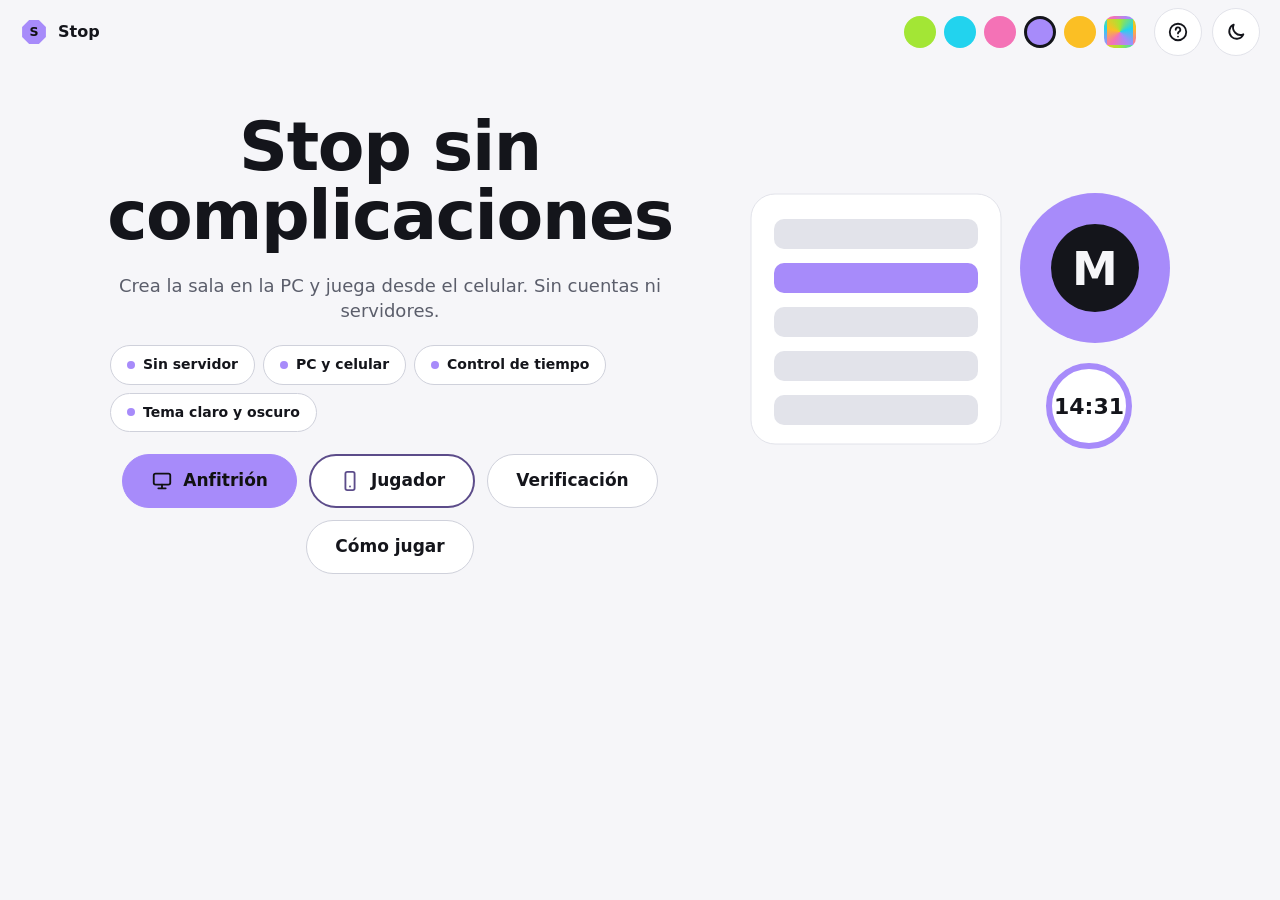
==== index.html @ 1e90899e "First Commit Commit inicial con proyecto con MVP de la visual" ====
<!doctype html>
<html lang="es">
<head>
  <meta charset="utf-8">
  <meta name="viewport" content="width=device-width, initial-scale=1, viewport-fit=cover">
  <meta name="theme-color" content="#12131A">
  <title>Stop · Juego de palabras</title>
  <link rel="icon" href="img/icono.svg" type="image/svg+xml">
  <link rel="stylesheet" href="css/tono.css">
  <link rel="stylesheet" href="css/style.css">
  <!-- Tema y acento se aplican antes de pintar para evitar parpadeos -->
  <script src="js/nucleo/almacenamiento.js"></script>
  <script src="js/tono.js"></script>
</head>
<body>
  <div id="barra"></div>
  <main class="contenido">
    <section class="heroe">
      <div class="heroe__texto">
        <h1 class="heroe__titulo">Stop sin complicaciones</h1>
        <p class="heroe__subtitulo">Crea la sala en la PC y juega desde el celular. Sin cuentas ni servidores.</p>
        <div class="chips">
          <span class="chip">Sin servidor</span>
          <span class="chip">PC y celular</span>
          <span class="chip">Control de tiempo</span>
          <span class="chip">Tema claro y oscuro</span>
        </div>
        <div class="heroe__botones">
          <a class="boton boton--primario" href="anfitrion.html">
            <svg width="22" height="22" viewBox="0 0 24 24" fill="none" stroke="currentColor" stroke-width="2" stroke-linecap="round" stroke-linejoin="round" role="img" aria-label="Pantalla"><rect x="3" y="4" width="18" height="12" rx="2"/><path d="M8 20h8M12 16v4"/></svg>
            Anfitrión
          </a>
          <a class="boton boton--contorno" href="jugador.html">
            <svg width="22" height="22" viewBox="0 0 24 24" fill="none" stroke="currentColor" stroke-width="2" stroke-linecap="round" stroke-linejoin="round" role="img" aria-label="Celular"><rect x="7" y="2" width="10" height="20" rx="2"/><path d="M12 18h.01"/></svg>
            Jugador
          </a>
          <a class="boton" href="verificacion.html">Verificación</a>
          <button class="boton" type="button" id="boton-como-jugar">Cómo jugar</button>
        </div>
      </div>
      <svg class="ilustracion" viewBox="0 0 420 300" role="img" aria-label="Ilustración: tarjeta de respuestas, letra M y reloj">
        <rect class="il-tarjeta" x="1" y="1" width="250" height="250" rx="24"/>
        <rect class="il-barra" x="24" y="26" width="204" height="30" rx="10"/>
        <rect class="il-barra il-barra--activa" x="24" y="70" width="204" height="30" rx="10"/>
        <rect class="il-barra" x="24" y="114" width="204" height="30" rx="10"/>
        <rect class="il-barra" x="24" y="158" width="204" height="30" rx="10"/>
        <rect class="il-barra" x="24" y="202" width="204" height="30" rx="10"/>
        <circle class="il-circulo" cx="345" cy="75" r="75"/>
        <circle class="il-interior" cx="345" cy="75" r="44"/>
        <text class="il-letra" x="345" y="92" text-anchor="middle" font-size="46" font-family="system-ui, sans-serif">M</text>
        <circle class="il-aro" cx="339" cy="213" r="40"/>
        <text class="il-hora" x="339" y="221" text-anchor="middle" font-size="22" font-family="system-ui, sans-serif">14:31</text>
      </svg>
    </section>
  </main>

  <script src="js/nucleo/dom.js"></script>
  <script src="js/nucleo/iconos.js"></script>
  <script src="js/nucleo/tiempo.js"></script>
  <script src="js/nucleo/letras.js"></script>
  <script src="js/nucleo/categorias.js"></script>
  <script src="js/nucleo/puntuacion.js"></script>
  <script src="js/nucleo/codigo-sala.js"></script>
  <script src="js/barra.js"></script>
  <script src="js/vistas/inicio.js"></script>
</body>
</html>
---- css/tono.css ----
/* ==========================================================
   tono.css · Variables de tema (claro/oscuro), acento y contraste
   El tema oscuro es el base. El claro se activa por preferencia
   del sistema o por data-tema="claro" (botón de la barra).
   ========================================================== */
:root {
  color-scheme: dark;

  /* Superficies */
  --fondo: #12131A;
  --superficie: #1F2027;
  --superficie-2: #191A21;
  --borde: #2C2D36;
  --borde-fuerte: #34353F;

  /* Texto */
  --texto: #F4F4F6;
  --texto-tenue: #B4B6C0;

  /* Acento (lo escribe js/tono.js) */
  --acento: #A78BFA;
  --sobre-acento: #111111;
  --acento-fuerte: var(--acento);
  --acento-suave: color-mix(in srgb, var(--acento) 18%, var(--superficie-2));

  /* Estados */
  --peligro: #F87171;
}

/* Tema claro por preferencia del sistema */
@media (prefers-color-scheme: light) {
  :root:not([data-tema="oscuro"]) {
    color-scheme: light;
    --fondo: #F6F6F9;
    --superficie: #FFFFFF;
    --superficie-2: #F0F1F5;
    --borde: #E2E3EA;
    --borde-fuerte: #CFD1DB;
    --texto: #14151B;
    --texto-tenue: #5B5E6B;
    --peligro: #B91C1C;
    --acento-fuerte: color-mix(in srgb, var(--acento) 55%, #000);
  }
}

/* Tema claro forzado por el botón */
:root[data-tema="claro"] {
  color-scheme: light;
  --fondo: #F6F6F9;
  --superficie: #FFFFFF;
  --superficie-2: #F0F1F5;
  --borde: #E2E3EA;
  --borde-fuerte: #CFD1DB;
  --texto: #14151B;
  --texto-tenue: #5B5E6B;
  --peligro: #B91C1C;
  --acento-fuerte: color-mix(in srgb, var(--acento) 55%, #000);
}
---- css/style.css ----
/* ==========================================================
   style.css · Estructura y componentes (los colores vienen de tono.css)
   ========================================================== */

/* ---------- Base ---------- */
*, *::before, *::after { box-sizing: border-box; }
html { -webkit-text-size-adjust: 100%; }
body {
  margin: 0;
  min-height: 100vh;
  background: var(--fondo);
  color: var(--texto);
  font-family: system-ui, -apple-system, "Segoe UI", Roboto, sans-serif;
  font-size: 16px;
  line-height: 1.4;
  /* Áreas seguras: notch y barra inferior */
  padding: env(safe-area-inset-top) env(safe-area-inset-right) env(safe-area-inset-bottom) env(safe-area-inset-left);
  transition: background-color .15s, color .15s;
}
body.con-barra-accion { padding-bottom: calc(110px + env(safe-area-inset-bottom)); }
button, input { font: inherit; color: inherit; }
button { cursor: pointer; }
button:disabled { cursor: not-allowed; opacity: .45; }
:focus-visible { outline: 3px solid var(--acento-fuerte); outline-offset: 2px; }
[hidden] { display: none !important; }
svg { flex: none; }
h1, h2, p { margin: 0; }

/* ---------- Barra superior ---------- */
.barra { display: flex; align-items: center; gap: 10px; min-height: 56px; padding: 8px 20px; flex-wrap: wrap; }
.barra__marca { display: flex; align-items: center; gap: 10px; margin-right: auto; color: var(--texto); font-weight: 800; text-decoration: none; }
.acentos { display: flex; align-items: center; gap: 8px; margin-right: 8px; }
.punto-acento, .punto-libre { position: relative; width: 32px; height: 32px; padding: 0; border: 3px solid transparent; }
.punto-acento { border-radius: 50%; background: var(--color); }
.punto-acento[aria-pressed="true"] { border-color: var(--texto); }
.punto-acento::after, .punto-libre::after { content: ""; position: absolute; inset: -6px; } /* área táctil de 44 px */
.punto-libre { border-radius: 10px; overflow: hidden; background: conic-gradient(#A3E635, #22D3EE, #A78BFA, #F472B6, #FBBF24, #A3E635); }
.punto-libre input { position: absolute; inset: 0; width: 100%; height: 100%; opacity: 0; cursor: pointer; }
.boton-circular { display: flex; align-items: center; justify-content: center; width: 48px; height: 48px; border: 1px solid var(--borde); border-radius: 50%; background: var(--superficie); color: var(--texto); transition: background-color .15s; }
.logo-forma { fill: var(--acento); }
.logo-texto { fill: var(--sobre-acento); }

/* ---------- Estructura ---------- */
.contenido { display: flex; flex-direction: column; gap: 18px; width: min(1100px, 100% - 40px); margin: 0 auto; padding-bottom: 32px; }
.fila-tarjetas { display: flex; gap: 18px; }
.fila-tarjetas > * { flex: 1; min-width: 0; }
.rejilla-3 { display: grid; grid-template-columns: repeat(3, 1fr); gap: 14px; }

/* ---------- Tarjetas y losetas ---------- */
.tarjeta { background: var(--superficie); border: 1px solid var(--borde); border-radius: 24px; padding: 24px; display: flex; flex-direction: column; gap: 14px; }
.tarjeta--centro { align-items: center; text-align: center; }
.tarjeta__titulo { font-size: 20px; font-weight: 800; }
.tarjeta__subtitulo { color: var(--texto-tenue); font-size: 14px; }
.loseta { background: var(--superficie-2); border: 1px solid var(--borde); border-radius: 20px; padding: 20px; display: flex; flex-direction: column; gap: 10px; }
.loseta__cifra { font-size: 34px; font-weight: 800; }
.etiqueta { color: var(--texto-tenue); font-size: 12px; font-weight: 800; letter-spacing: .14em; text-transform: uppercase; }

/* ---------- Chips y botones ---------- */
.chip { display: inline-flex; align-items: center; gap: 8px; padding: 9px 16px; border: 1px solid var(--borde-fuerte); border-radius: 999px; background: var(--superficie); font-size: 14px; font-weight: 600; transition: background-color .15s; }
.chip::before { content: ""; width: 8px; height: 8px; border-radius: 50%; background: var(--acento); }
.chip--suave { align-self: flex-start; border: 0; background: var(--acento-suave); font-size: 13px; padding: 6px 12px; }
.chip--suave::before { display: none; }
button.chip::before { display: none; }
button.chip[aria-pressed="true"] { background: var(--acento); border-color: var(--acento); color: var(--sobre-acento); font-weight: 800; }
.chips { display: flex; flex-wrap: wrap; gap: 8px; }
.boton { display: inline-flex; align-items: center; justify-content: center; gap: 10px; min-height: 54px; padding: 0 28px; border: 1px solid var(--borde-fuerte); border-radius: 999px; background: var(--superficie); color: var(--texto); font-size: 17px; font-weight: 800; text-decoration: none; transition: background-color .15s; }
.boton--primario { border-color: var(--acento); background: var(--acento); color: var(--sobre-acento); }
.boton--contorno { border: 2px solid var(--acento-fuerte); }
.boton--contorno svg { stroke: var(--acento-fuerte); }
.boton--pequeno { min-height: 44px; padding: 0 18px; font-size: 15px; }
.letra-chip { display: inline-flex; align-items: center; justify-content: center; width: 44px; height: 44px; border: 1px solid var(--borde-fuerte); border-radius: 50%; background: var(--superficie); font-weight: 800; }
button.letra-chip[aria-pressed="true"] { background: var(--acento); border-color: var(--acento); color: var(--sobre-acento); }

/* ---------- Campos ---------- */
.campo { display: flex; flex-direction: column; gap: 6px; }
.campo input { width: 100%; height: 50px; padding: 0 16px; border: 1px solid var(--borde-fuerte); border-radius: 16px; background: var(--superficie); font-size: 17px; }
.campo input:disabled { opacity: .6; }
.loseta .campo input { background: var(--superficie); }
.aviso { min-height: 1.4em; color: var(--peligro); font-size: 14px; font-weight: 600; }
.aviso--ok { color: var(--texto-tenue); }

/* ---------- Inicio ---------- */
.heroe { display: flex; align-items: center; justify-content: center; gap: 80px; padding: 48px 0; }
.heroe__texto { display: flex; flex-direction: column; align-items: center; gap: 22px; width: 560px; max-width: 100%; text-align: center; }
.heroe__titulo { font-size: 68px; font-weight: 800; letter-spacing: -.02em; line-height: 1.02; }
.heroe__subtitulo { color: var(--texto-tenue); font-size: 18px; }
.heroe__botones { display: flex; flex-wrap: wrap; justify-content: center; gap: 12px; }
.ilustracion { width: 420px; max-width: 100%; height: auto; }
.il-tarjeta { fill: var(--superficie); stroke: var(--borde); }
.il-barra { fill: var(--borde); }
.il-barra--activa, .il-circulo { fill: var(--acento); }
.il-interior { fill: var(--texto); }
.il-letra { fill: var(--fondo); font-weight: 800; }
.il-aro { fill: var(--superficie); stroke: var(--acento); stroke-width: 6; }
.il-hora { fill: var(--texto); font-weight: 800; }

/* ---------- Anfitrión ---------- */
.codigo-grande { padding: 0 0 0 .18em; border-bottom: 6px solid var(--acento-fuerte); font-size: 76px; font-weight: 800; letter-spacing: .18em; line-height: 1.1; }
.copiable { display: flex; flex-wrap: wrap; gap: 10px; width: 100%; }
.copiable input { flex: 1; min-width: 160px; height: 44px; padding: 0 14px; border: 1px solid var(--borde-fuerte); border-radius: 16px; background: var(--superficie-2); font-size: 14px; }
.loseta .campo--numero input { height: 48px; font-size: 24px; font-weight: 800; }

/* ---------- Jugador ---------- */
.letra-tarjeta { flex-direction: row; align-items: center; gap: 18px; }
.insignia { display: flex; align-items: center; justify-content: center; width: 96px; height: 96px; border-radius: 50%; background: var(--acento); }
.insignia__letra { display: flex; align-items: center; justify-content: center; width: 62px; height: 62px; border-radius: 50%; background: var(--texto); color: var(--fondo); font-size: 36px; font-weight: 800; }
.cifra-grande { font-size: 34px; font-weight: 800; font-variant-numeric: tabular-nums; }
.fila-palabra { display: grid; grid-template-columns: 1fr auto auto; align-items: center; gap: 10px; padding: 12px 0; border-bottom: 1px solid var(--borde); }
.fila-palabra:last-child { border-bottom: 0; }
.fila-palabra__nombre { grid-column: 1 / -1; }
.fila-palabra__palabra { overflow-wrap: anywhere; font-size: 18px; font-weight: 800; }
.fila-palabra__pista { color: var(--peligro); font-size: 13px; font-weight: 600; }
.marcas { display: flex; gap: 6px; }
.marca { min-height: 44px; padding: 0 12px; border: 2px solid var(--borde-fuerte); border-radius: 999px; background: transparent; font-size: 13px; font-weight: 800; transition: background-color .15s; }
.marca[aria-pressed="true"] { border-color: var(--acento); background: var(--acento); color: var(--sobre-acento); }
.marca--invalida[aria-pressed="true"] { border-color: var(--peligro); background: var(--peligro); color: var(--fondo); }
.marca:disabled { opacity: .7; }
.puntos { min-width: 52px; text-align: right; font-size: 18px; font-weight: 800; }
.barra-accion { position: fixed; right: 0; bottom: 0; left: 0; display: flex; align-items: center; gap: 14px; padding: 12px 20px calc(12px + env(safe-area-inset-bottom)); border-top: 1px solid var(--borde); background: var(--fondo); }
.barra-accion__hora { display: flex; flex-direction: column; min-width: 110px; }
.barra-accion__hora strong { font-size: 24px; font-variant-numeric: tabular-nums; }
.boton-stop { flex: 1; min-height: 62px; border-radius: 999px; font-size: 22px; letter-spacing: .12em; text-transform: uppercase; }
.detalle-ronda { display: flex; flex-direction: column; gap: 6px; padding: 14px 0; border-bottom: 1px solid var(--borde); }
.detalle-ronda:last-child { border-bottom: 0; }
.detalle-ronda__cabecera { display: flex; justify-content: space-between; align-items: center; font-weight: 800; }
.detalle-ronda__datos { color: var(--texto-tenue); font-size: 14px; overflow-wrap: anywhere; }

/* ---------- Verificación ---------- */
.fila-verificar { display: grid; grid-template-columns: 90px 1fr auto 56px; align-items: center; gap: 10px; }
.fila-verificar .campo input { height: 46px; }
.fila-tiempo { display: flex; justify-content: space-between; align-items: center; gap: 12px; font-size: 15px; }
.fila-tiempo input { width: 130px; height: 44px; padding: 0 12px; border: 1px solid var(--borde-fuerte); border-radius: 14px; background: var(--superficie-2); font-size: 16px; font-variant-numeric: tabular-nums; text-align: center; }
.total-ronda { display: flex; justify-content: space-between; align-items: center; padding-top: 12px; border-top: 1px solid var(--borde); }
.total-ronda strong { font-size: 30px; }

/* ---------- Diálogo de ayuda ---------- */
dialog { width: min(520px, calc(100% - 32px)); padding: 24px; border: 1px solid var(--borde); border-radius: 24px; background: var(--superficie); color: var(--texto); }
dialog::backdrop { background: rgba(0, 0, 0, .6); }
dialog ol { display: flex; flex-direction: column; gap: 10px; margin: 14px 0 20px; padding-left: 22px; color: var(--texto-tenue); }

/* ---------- Pantallas pequeñas ---------- */
@media (max-width: 800px) {
  .heroe { flex-direction: column; gap: 32px; padding: 24px 0; }
  .heroe__titulo { font-size: 40px; }
  .fila-tarjetas, .rejilla-3 { grid-template-columns: 1fr; flex-direction: column; }
  .codigo-grande { font-size: 56px; }
  .fila-verificar { grid-template-columns: 1fr auto; }
  .fila-verificar > .etiqueta, .fila-verificar > input { grid-column: 1 / -1; }
}

/* ---------- Movimiento reducido ---------- */
@media (prefers-reduced-motion: reduce) {
  *, *::before, *::after { transition: none !important; animation: none !important; }
}

/* ---------- Ancho estrecho (vista de celular) ---------- */
.contenido--estrecho { width: min(560px, 100% - 40px); }
.contenido--estrecho .total-ronda { margin-top: 4px; }
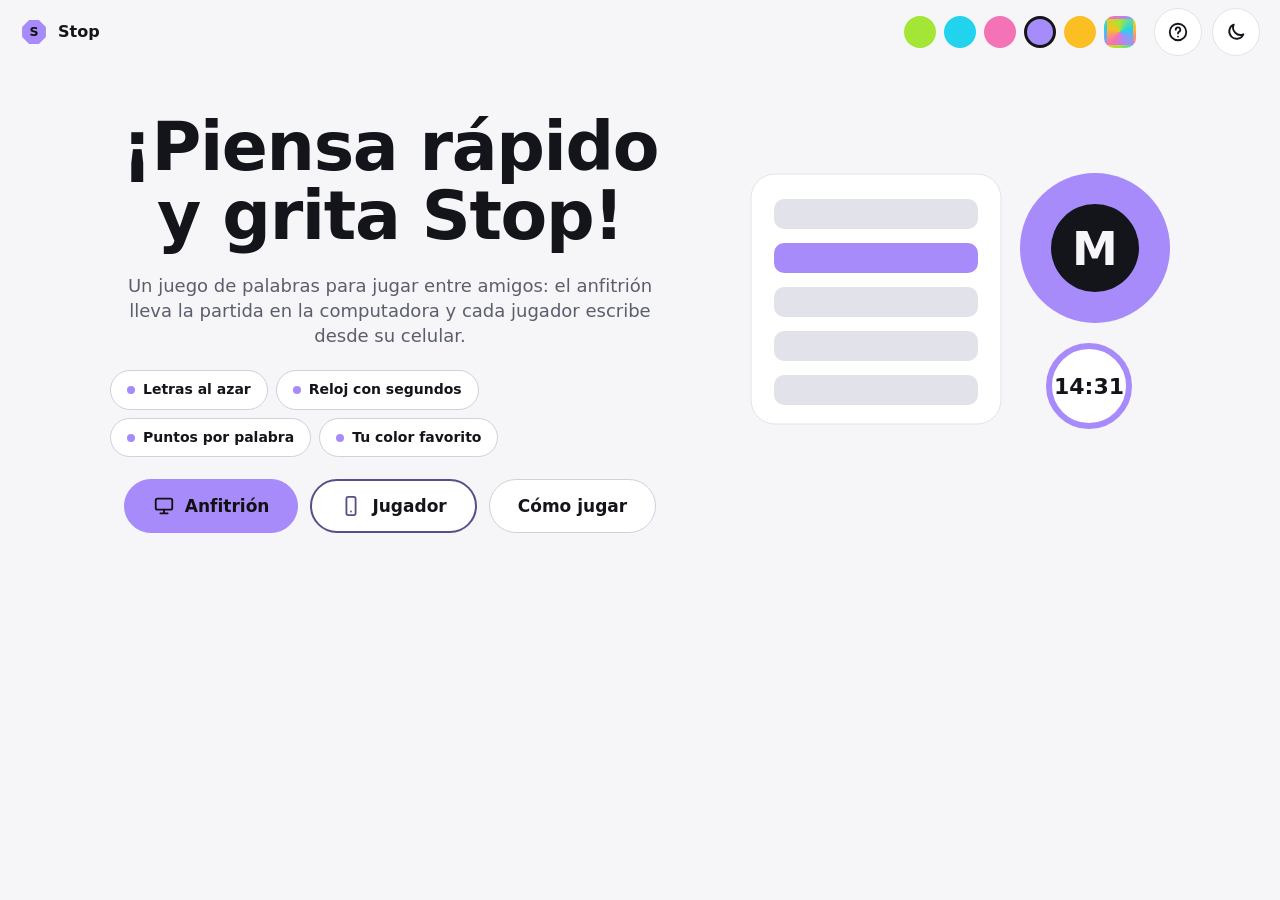
==== commit b69e8028: "fix/visual-stop" ====
--- a/index.html
+++ b/index.html
@@ -17,13 +17,13 @@
   <main class="contenido">
     <section class="heroe">
       <div class="heroe__texto">
-        <h1 class="heroe__titulo">Stop sin complicaciones</h1>
-        <p class="heroe__subtitulo">Crea la sala en la PC y juega desde el celular. Sin cuentas ni servidores.</p>
+        <h1 class="heroe__titulo">¡Piensa rápido y grita Stop!</h1>
+        <p class="heroe__subtitulo">Un juego de palabras para jugar entre amigos: el anfitrión lleva la partida en la computadora y cada jugador escribe desde su celular.</p>
         <div class="chips">
-          <span class="chip">Sin servidor</span>
-          <span class="chip">PC y celular</span>
-          <span class="chip">Control de tiempo</span>
-          <span class="chip">Tema claro y oscuro</span>
+          <span class="chip">Letras al azar</span>
+          <span class="chip">Reloj con segundos</span>
+          <span class="chip">Puntos por palabra</span>
+          <span class="chip">Tu color favorito</span>
         </div>
         <div class="heroe__botones">
           <a class="boton boton--primario" href="anfitrion.html">
@@ -34,7 +34,6 @@
             <svg width="22" height="22" viewBox="0 0 24 24" fill="none" stroke="currentColor" stroke-width="2" stroke-linecap="round" stroke-linejoin="round" role="img" aria-label="Celular"><rect x="7" y="2" width="10" height="20" rx="2"/><path d="M12 18h.01"/></svg>
             Jugador
           </a>
-          <a class="boton" href="verificacion.html">Verificación</a>
           <button class="boton" type="button" id="boton-como-jugar">Cómo jugar</button>
         </div>
       </div>
--- a/css/style.css
+++ b/css/style.css
@@ -95,6 +95,9 @@
 .il-hora { fill: var(--texto); font-weight: 800; }
 
 /* ---------- Anfitrión ---------- */
+button.codigo-grande { border-width: 0 0 6px; border-style: solid; background: none; color: inherit; font-family: inherit; cursor: pointer; }
+.codigo-grande--medio { font-size: 52px; }
+.codigo-grande--largo { font-size: 34px; letter-spacing: .12em; }
 .codigo-grande { padding: 0 0 0 .18em; border-bottom: 6px solid var(--acento-fuerte); font-size: 76px; font-weight: 800; letter-spacing: .18em; line-height: 1.1; }
 .copiable { display: flex; flex-wrap: wrap; gap: 10px; width: 100%; }
 .copiable input { flex: 1; min-width: 160px; height: 44px; padding: 0 14px; border: 1px solid var(--borde-fuerte); border-radius: 16px; background: var(--superficie-2); font-size: 14px; }
@@ -125,18 +128,12 @@
 .detalle-ronda__cabecera { display: flex; justify-content: space-between; align-items: center; font-weight: 800; }
 .detalle-ronda__datos { color: var(--texto-tenue); font-size: 14px; overflow-wrap: anywhere; }
 
-/* ---------- Verificación ---------- */
-.fila-verificar { display: grid; grid-template-columns: 90px 1fr auto 56px; align-items: center; gap: 10px; }
-.fila-verificar .campo input { height: 46px; }
-.fila-tiempo { display: flex; justify-content: space-between; align-items: center; gap: 12px; font-size: 15px; }
-.fila-tiempo input { width: 130px; height: 44px; padding: 0 12px; border: 1px solid var(--borde-fuerte); border-radius: 14px; background: var(--superficie-2); font-size: 16px; font-variant-numeric: tabular-nums; text-align: center; }
-.total-ronda { display: flex; justify-content: space-between; align-items: center; padding-top: 12px; border-top: 1px solid var(--borde); }
-.total-ronda strong { font-size: 30px; }
-
 /* ---------- Diálogo de ayuda ---------- */
 dialog { width: min(520px, calc(100% - 32px)); padding: 24px; border: 1px solid var(--borde); border-radius: 24px; background: var(--superficie); color: var(--texto); }
 dialog::backdrop { background: rgba(0, 0, 0, .6); }
-dialog ol { display: flex; flex-direction: column; gap: 10px; margin: 14px 0 20px; padding-left: 22px; color: var(--texto-tenue); }
+dialog { max-height: 90vh; overflow: auto; }
+dialog ol { display: flex; flex-direction: column; gap: 12px; margin: 16px 0 20px; padding-left: 24px; font-size: 17px; }
+dialog li::marker { color: var(--acento-fuerte); font-weight: 800; }
 
 /* ---------- Pantallas pequeñas ---------- */
 @media (max-width: 800px) {
@@ -144,8 +141,6 @@
   .heroe__titulo { font-size: 40px; }
   .fila-tarjetas, .rejilla-3 { grid-template-columns: 1fr; flex-direction: column; }
   .codigo-grande { font-size: 56px; }
-  .fila-verificar { grid-template-columns: 1fr auto; }
-  .fila-verificar > .etiqueta, .fila-verificar > input { grid-column: 1 / -1; }
 }
 
 /* ---------- Movimiento reducido ---------- */
@@ -156,3 +151,58 @@
 /* ---------- Ancho estrecho (vista de celular) ---------- */
 .contenido--estrecho { width: min(560px, 100% - 40px); }
 .contenido--estrecho .total-ronda { margin-top: 4px; }
+
+/* ---------- Partida (anfitrión) ---------- */
+.tarjeta--ronda { flex-direction: row; align-items: center; gap: 24px; }
+.tarjeta--ronda > div:last-child { display: flex; flex-direction: column; align-items: flex-start; gap: 10px; }
+.insignia--grande { width: 140px; height: 140px; }
+.insignia--grande .insignia__letra { width: 92px; height: 92px; font-size: 56px; }
+.insignia--grande .insignia__letra--texto { font-size: 24px; }
+.reloj-grande { font-size: 64px; font-weight: 800; font-variant-numeric: tabular-nums; line-height: 1.05; }
+.boton-accion { min-height: 60px; font-size: 18px; }
+.orden { display: flex; flex-wrap: wrap; gap: 8px; }
+.orden__ronda { display: flex; flex-direction: column; align-items: center; gap: 2px; min-width: 64px; padding: 8px 12px; border: 1px solid var(--borde-fuerte); border-radius: 16px; background: var(--superficie); transition: background-color .15s; }
+.orden__ronda small { color: var(--texto-tenue); font-size: 11px; font-weight: 800; letter-spacing: .1em; text-transform: uppercase; }
+.orden__ronda strong { font-size: 24px; }
+.orden__ronda--hecha { background: var(--acento-suave); }
+.orden__ronda--actual { border-color: var(--acento); background: var(--acento); color: var(--sobre-acento); }
+.orden__ronda--actual small { color: inherit; }
+.fila-registro { display: grid; grid-template-columns: 1fr auto 56px 44px; align-items: center; gap: 10px; padding: 8px 0; border-bottom: 1px solid var(--borde); }
+.fila-registro__texto { overflow-wrap: anywhere; font-size: 18px; font-weight: 800; }
+.formulario-palabra { display: flex; flex-wrap: wrap; gap: 10px; }
+.formulario-palabra input { flex: 1; min-width: 160px; height: 48px; padding: 0 16px; border: 1px solid var(--borde-fuerte); border-radius: 16px; background: var(--superficie-2); font-size: 17px; }
+.boton-quitar { position: relative; display: inline-flex; align-items: center; justify-content: center; width: 36px; height: 36px; padding: 0; border: 0; border-radius: 50%; background: transparent; color: var(--texto-tenue); }
+.boton-quitar::after { content: ""; position: absolute; inset: -4px; }
+.fila-barra { display: grid; grid-template-columns: 100px 1fr 80px; align-items: center; gap: 12px; padding: 8px 0; }
+.barra-puntos { height: 10px; overflow: hidden; border-radius: 5px; background: var(--superficie-2); }
+.barra-puntos > span { display: block; height: 100%; border-radius: 5px; background: var(--acento); transition: width .15s; }
+
+/* ---------- Verificación de victoria ---------- */
+.formulario-linea { display: flex; flex-wrap: wrap; gap: 10px; }
+.formulario-linea input { flex: 1; min-width: 140px; height: 48px; padding: 0 16px; border: 1px solid var(--borde-fuerte); border-radius: 16px; background: var(--superficie-2); font-size: 17px; }
+.formulario-linea input[type="number"] { flex: 0 0 140px; }
+.fila-declaracion { display: grid; grid-template-columns: 32px 1fr auto auto 44px; align-items: center; gap: 10px; padding: 8px 0; border-bottom: 1px solid var(--borde); }
+.fila-auditoria { display: grid; grid-template-columns: 130px 1fr auto 56px; align-items: center; gap: 10px; padding: 10px 0; border-bottom: 1px solid var(--borde); }
+.fila-auditoria input { width: 100%; height: 48px; padding: 0 16px; border: 1px solid var(--borde-fuerte); border-radius: 16px; background: var(--superficie-2); font-size: 17px; }
+.fila-auditoria__estado { grid-column: 2 / -1; color: var(--texto-tenue); font-size: 13px; font-weight: 600; }
+.estado--ok { color: var(--acento-fuerte); }
+.estado--alerta { color: var(--peligro); }
+.fila-tiempo { display: flex; align-items: center; justify-content: space-between; gap: 12px; font-size: 15px; }
+.fila-tiempo input { width: 140px; height: 44px; padding: 0 12px; border: 1px solid var(--borde-fuerte); border-radius: 14px; background: var(--superficie-2); font-size: 16px; font-variant-numeric: tabular-nums; text-align: center; }
+.total-ronda { display: flex; align-items: center; justify-content: space-between; padding-top: 12px; border-top: 1px solid var(--borde); }
+.total-ronda strong { font-size: 30px; }
+.veredicto { font-size: 17px; font-weight: 800; }
+
+@media (max-width: 800px) {
+  .tarjeta--ronda { flex-direction: column; text-align: center; }
+  .tarjeta--ronda > div:last-child { align-items: center; }
+  .reloj-grande { font-size: 48px; }
+  .fila-registro { grid-template-columns: 1fr auto; }
+  .fila-registro .marcas { grid-column: 1 / -1; grid-row: 2; flex-wrap: wrap; }
+  .fila-declaracion { grid-template-columns: 28px 1fr auto; }
+  .fila-auditoria { grid-template-columns: 1fr auto; }
+  .fila-auditoria > .etiqueta, .fila-auditoria > input, .fila-auditoria .marcas { grid-column: 1 / -1; }
+  .fila-auditoria .marcas { flex-wrap: wrap; }
+  .fila-auditoria__estado { grid-column: 1 / -1; }
+  .fila-barra { grid-template-columns: 80px 1fr 70px; }
+}
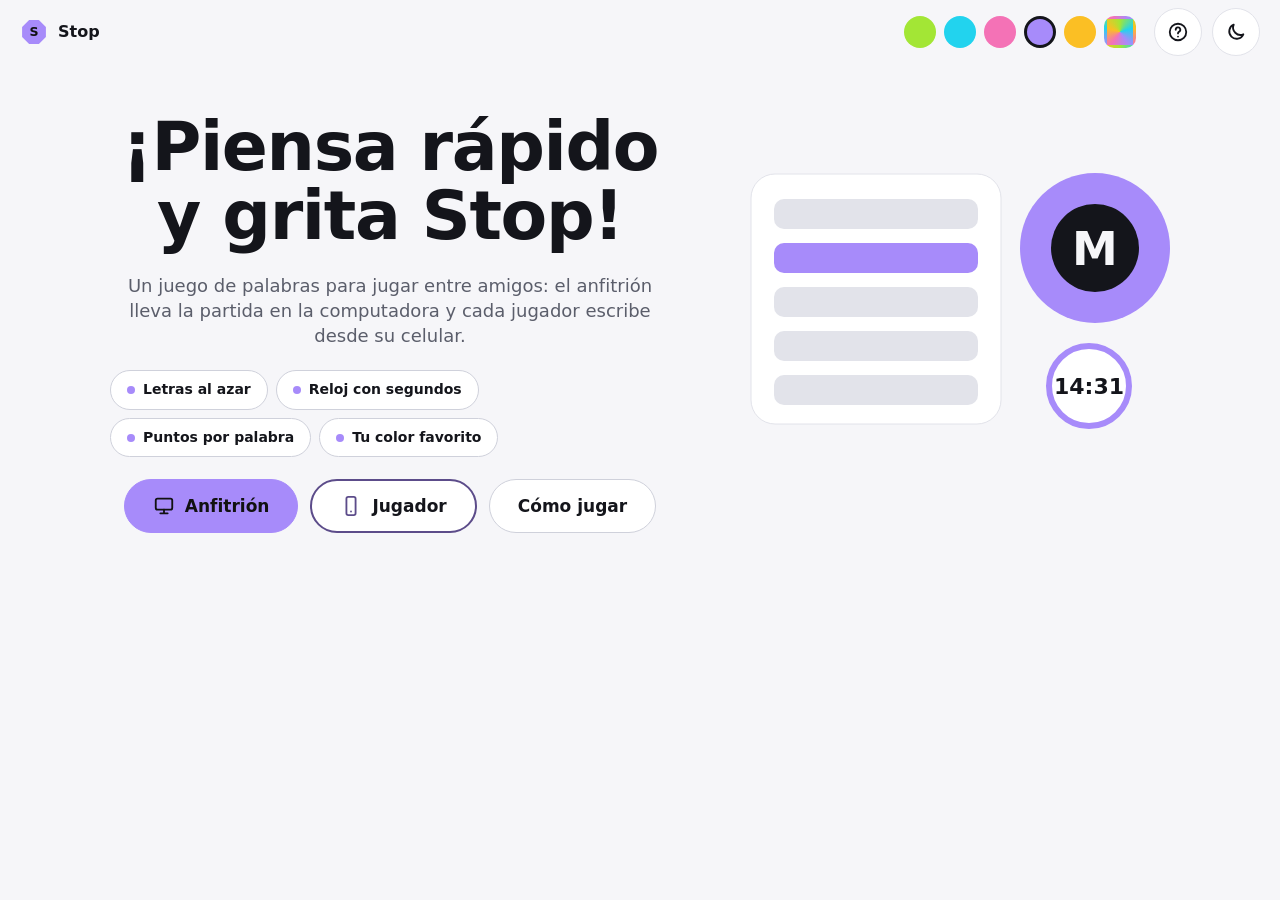
==== commit 28bf8b6f: "feat/verificación" ====
--- a/index.html
+++ b/index.html
@@ -54,6 +54,7 @@
   </main>
 
   <script src="js/nucleo/dom.js"></script>
+  <script src="js/nucleo/portapapeles.js"></script>
   <script src="js/nucleo/iconos.js"></script>
   <script src="js/nucleo/tiempo.js"></script>
   <script src="js/nucleo/letras.js"></script>
--- a/css/style.css
+++ b/css/style.css
@@ -181,7 +181,6 @@
 .formulario-linea { display: flex; flex-wrap: wrap; gap: 10px; }
 .formulario-linea input { flex: 1; min-width: 140px; height: 48px; padding: 0 16px; border: 1px solid var(--borde-fuerte); border-radius: 16px; background: var(--superficie-2); font-size: 17px; }
 .formulario-linea input[type="number"] { flex: 0 0 140px; }
-.fila-declaracion { display: grid; grid-template-columns: 32px 1fr auto auto 44px; align-items: center; gap: 10px; padding: 8px 0; border-bottom: 1px solid var(--borde); }
 .fila-auditoria { display: grid; grid-template-columns: 130px 1fr auto 56px; align-items: center; gap: 10px; padding: 10px 0; border-bottom: 1px solid var(--borde); }
 .fila-auditoria input { width: 100%; height: 48px; padding: 0 16px; border: 1px solid var(--borde-fuerte); border-radius: 16px; background: var(--superficie-2); font-size: 17px; }
 .fila-auditoria__estado { grid-column: 2 / -1; color: var(--texto-tenue); font-size: 13px; font-weight: 600; }
@@ -199,10 +198,59 @@
   .reloj-grande { font-size: 48px; }
   .fila-registro { grid-template-columns: 1fr auto; }
   .fila-registro .marcas { grid-column: 1 / -1; grid-row: 2; flex-wrap: wrap; }
-  .fila-declaracion { grid-template-columns: 28px 1fr auto; }
   .fila-auditoria { grid-template-columns: 1fr auto; }
   .fila-auditoria > .etiqueta, .fila-auditoria > input, .fila-auditoria .marcas { grid-column: 1 / -1; }
   .fila-auditoria .marcas { flex-wrap: wrap; }
   .fila-auditoria__estado { grid-column: 1 / -1; }
   .fila-barra { grid-template-columns: 80px 1fr 70px; }
 }
+
+/* ---------- Categorías propias y códigos largos ---------- */
+.chip--propia { padding-right: 6px; }
+.codigo-grande--muy-largo { font-size: 22px; letter-spacing: .08em; }
+button.codigo-grande { max-width: 100%; overflow-wrap: anywhere; }
+.copiable input { text-transform: uppercase; }
+
+/* ---------- Ajustes de aspecto ---------- */
+.insignia { flex: none; }
+.aviso:empty { position: absolute; } /* un aviso vacío no ocupa espacio entre tarjetas */
+
+/* Palabras del jugador tras STOP: la palabra arriba y los botones debajo, sin apretarse */
+.fila-palabra { grid-template-columns: 1fr auto; grid-template-areas: "nombre nombre" "palabra puntos" "marcas marcas"; gap: 8px 10px; }
+.fila-palabra__nombre { grid-area: nombre; }
+.fila-palabra__palabra { grid-area: palabra; }
+.fila-palabra > .puntos { grid-area: puntos; }
+.fila-palabra > .marcas { grid-area: marcas; }
+.fila-palabra > .marcas .marca { flex: 1; }
+
+/* Barra superior compacta en celulares: el título se oculta y los controles caben en una fila */
+@media (max-width: 480px) {
+  .barra { gap: 6px; padding: 8px 12px; }
+  .barra__titulo { display: none; }
+  .acentos { gap: 6px; margin-right: 0; }
+  .punto-acento, .punto-libre { width: 28px; height: 28px; }
+  .boton-circular { width: 40px; height: 40px; }
+}
+
+/* ---------- Verificación automática ---------- */
+.area-texto { width: 100%; min-height: 96px; padding: 12px; border: 1px solid var(--borde-fuerte); border-radius: 16px; background: var(--superficie-2); color: var(--texto); font-family: ui-monospace, Menlo, Consolas, monospace; font-size: 13px; overflow-wrap: anywhere; resize: vertical; }
+.plegable summary { padding: 6px 0; color: var(--texto-tenue); font-weight: 700; cursor: pointer; }
+.plegable[open] summary { margin-bottom: 10px; }
+.titulo-ganador { font-size: 36px; font-weight: 800; }
+.chip--ok { background: var(--acento); color: var(--sobre-acento); font-weight: 800; }
+.chip--alerta { background: color-mix(in srgb, var(--peligro) 22%, var(--superficie-2)); }
+.fila-resultado { display: grid; grid-template-columns: 28px 1fr auto auto auto auto 44px; align-items: center; gap: 10px; padding: 10px 0; border-bottom: 1px solid var(--borde); }
+.fila-resultado > .puntos:first-child { min-width: 0; text-align: center; }
+.dato-resultado { display: flex; flex-direction: column; align-items: flex-end; }
+
+@media (max-width: 800px) {
+  .fila-resultado { grid-template-columns: 28px 1fr 1fr; grid-template-areas: "posicion nombre quitar" ". declara palabras" ". estado detalle"; row-gap: 8px; }
+  .fila-resultado > :nth-child(1) { grid-area: posicion; }
+  .fila-resultado > :nth-child(2) { grid-area: nombre; }
+  .fila-resultado > :nth-child(3) { grid-area: declara; align-items: flex-start; }
+  .fila-resultado > :nth-child(4) { grid-area: palabras; align-items: flex-start; }
+  .fila-resultado > :nth-child(5) { grid-area: estado; justify-self: start; }
+  .fila-resultado > :nth-child(6) { grid-area: detalle; justify-self: start; }
+  .fila-resultado > :nth-child(7) { grid-area: quitar; justify-self: end; }
+  .titulo-ganador { font-size: 28px; }
+}
